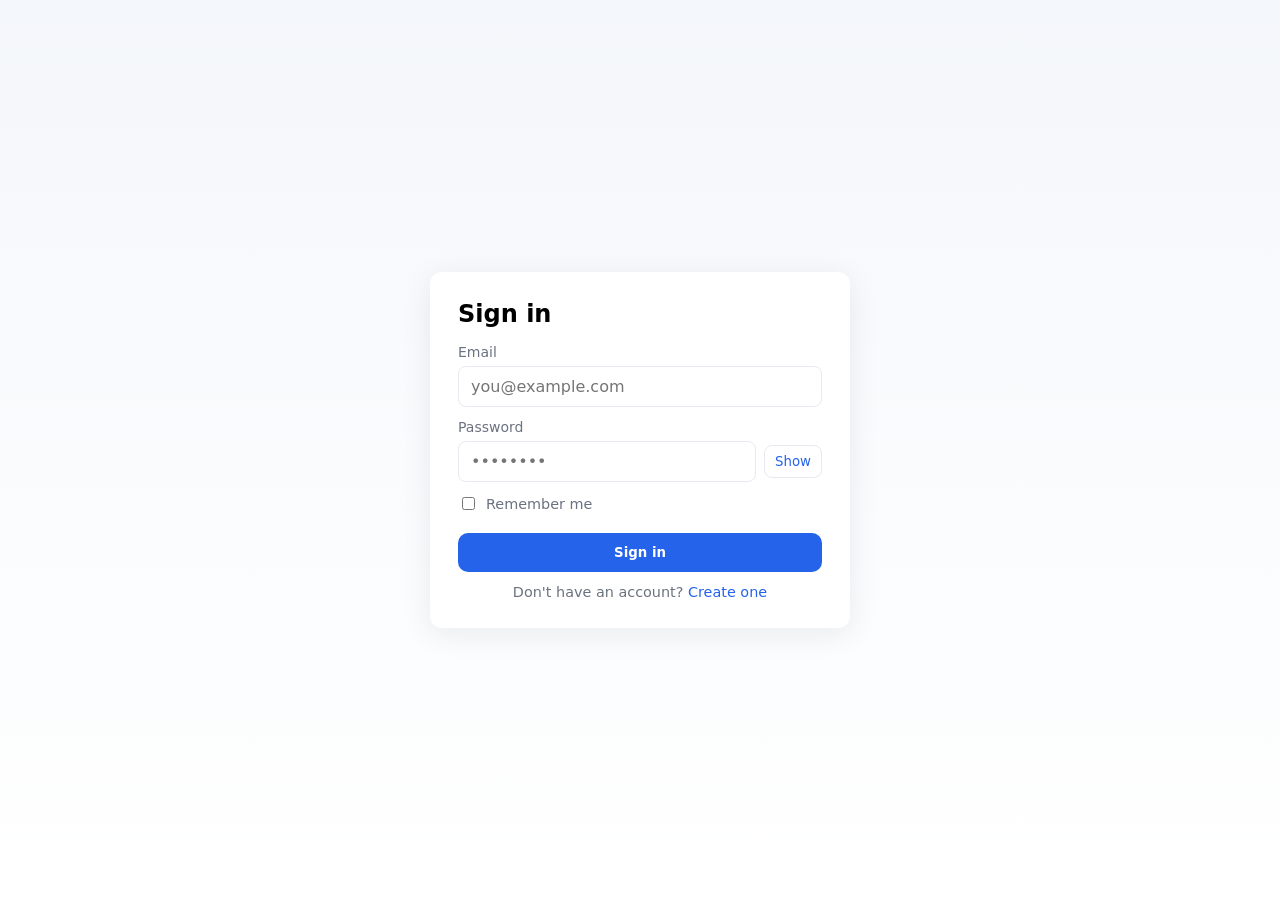
==== login.html @ 5c274fba "Add login page, assets, and usage info" ====
<!doctype html>
<html lang="en">
  <head>
    <meta charset="utf-8" />
    <meta name="viewport" content="width=device-width,initial-scale=1" />
    <title>Login — Sample</title>
    <link rel="stylesheet" href="assets/style.css">
  </head>
  <body>
    <main class="center">
      <form id="loginForm" class="card" action="#" method="post" novalidate>
        <h1 class="title">Sign in</h1>

        <label for="email">Email</label>
        <input id="email" name="email" type="email" placeholder="you@example.com" required>

        <label for="password">Password</label>
        <div class="pw-row">
          <input id="password" name="password" type="password" placeholder="••••••••" required minlength="6">
          <button type="button" id="togglePw" aria-label="Show password">Show</button>
        </div>

        <label class="checkbox"><input type="checkbox" name="remember"> Remember me</label>

        <button class="primary" type="submit">Sign in</button>

        <p class="muted">Don't have an account? <a href="#">Create one</a></p>
      </form>
    </main>

    <script src="assets/script.js"></script>
  </body>
</html>
---- assets/style.css ----
:root{--bg:#f4f7fb;--card:#ffffff;--accent:#2563eb;--muted:#6b7280}
*{box-sizing:border-box;font-family:Inter,system-ui,-apple-system,"Segoe UI",Roboto,Helvetica,Arial,sans-serif}
html,body{height:100%;margin:0;background:linear-gradient(180deg,var(--bg),#ffffff)}
.center{min-height:100vh;display:flex;align-items:center;justify-content:center;padding:24px}
.card{width:100%;max-width:420px;background:var(--card);padding:28px;border-radius:12px;box-shadow:0 6px 30px rgba(16,24,40,0.08)}
.title{margin:0 0 16px 0;font-size:1.5rem}
label{display:block;margin:12px 0 6px 0;color:var(--muted);font-size:0.875rem}
input[type=email],input[type=password]{width:100%;padding:10px 12px;border:1px solid #e6e9ef;border-radius:8px;font-size:1rem}
.pw-row{display:flex;gap:8px;align-items:center}
#togglePw{padding:8px 10px;border-radius:8px;border:1px solid #e6e9ef;background:#fff;color:var(--accent);cursor:pointer}
.checkbox{display:flex;align-items:center;gap:8px;margin:12px 0;color:var(--muted);font-size:0.9rem}
.primary{width:100%;padding:12px;border-radius:10px;border:0;background:var(--accent);color:white;font-weight:600;cursor:pointer;margin-top:8px}
.muted{margin:12px 0 0;color:var(--muted);font-size:0.9rem;text-align:center}
a{color:var(--accent);text-decoration:none}
@media (max-width:420px){.card{padding:20px;border-radius:10px}}
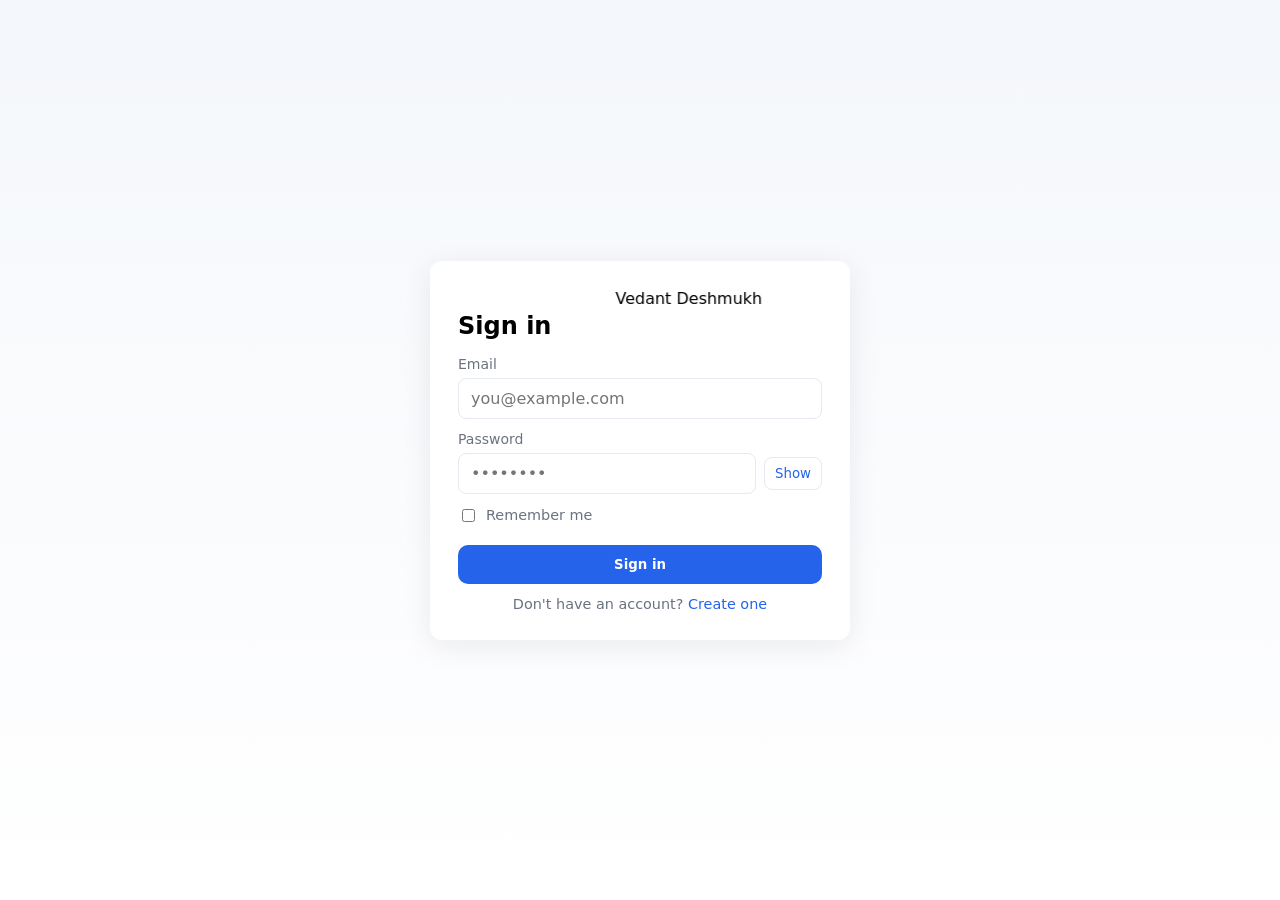
==== commit 176f5759: "html page change" ====
--- a/login.html
+++ b/login.html
@@ -9,6 +9,7 @@
   <body>
     <main class="center">
       <form id="loginForm" class="card" action="#" method="post" novalidate>
+        <marquee class="logo" behavior="alternate" scrollamount="5">Vedant Deshmukh</marquee>
         <h1 class="title">Sign in</h1>
 
         <label for="email">Email</label>
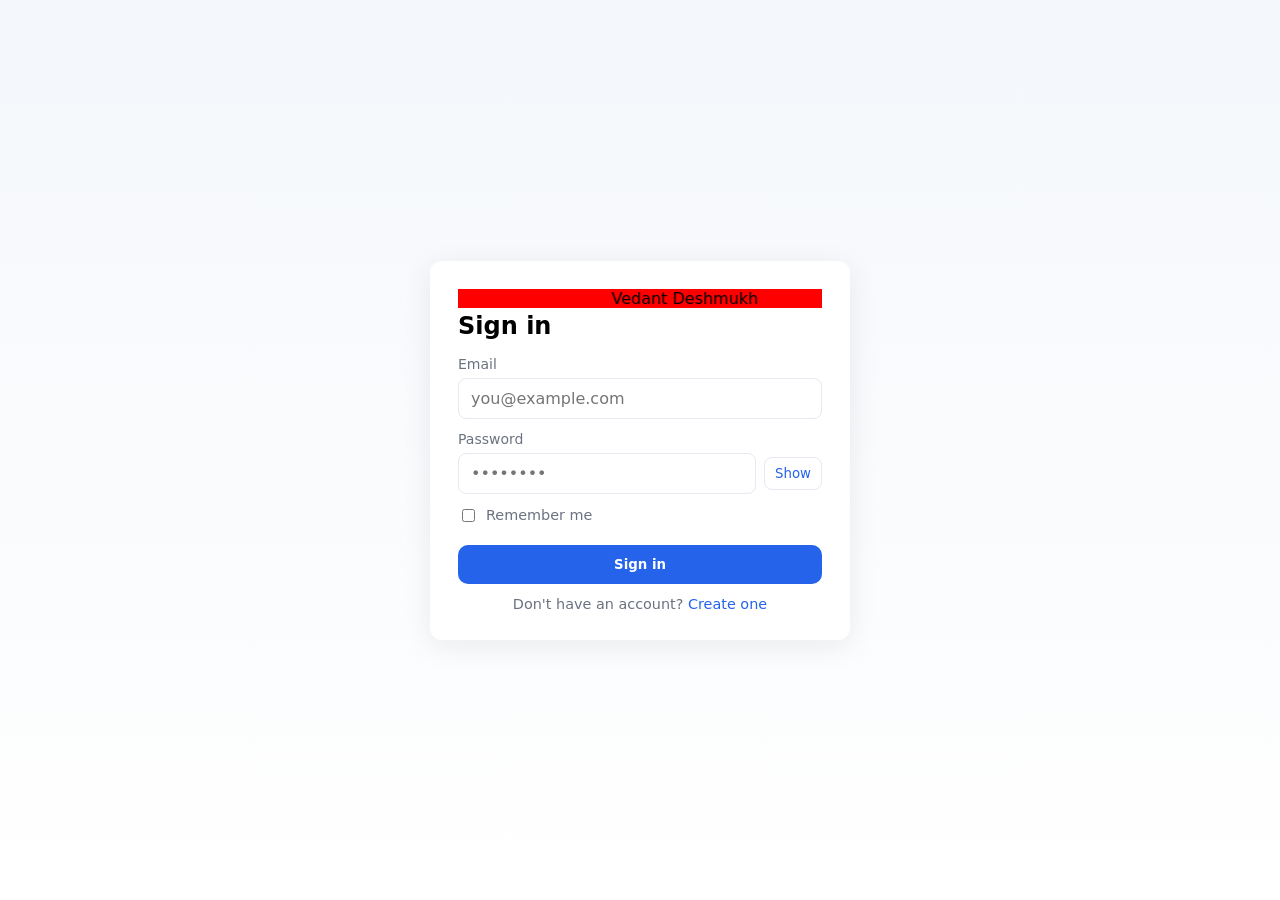
==== commit 42e4e72f: "color change" ====
--- a/login.html
+++ b/login.html
@@ -9,7 +9,8 @@
   <body>
     <main class="center">
       <form id="loginForm" class="card" action="#" method="post" novalidate>
-        <marquee class="logo" behavior="alternate" scrollamount="5">Vedant Deshmukh</marquee>
+        <marquee class="logo" behavior="alternate" scrollamount="5" 
+        style="background-color: red;">Vedant Deshmukh</marquee>
         <h1 class="title">Sign in</h1>
 
         <label for="email">Email</label>
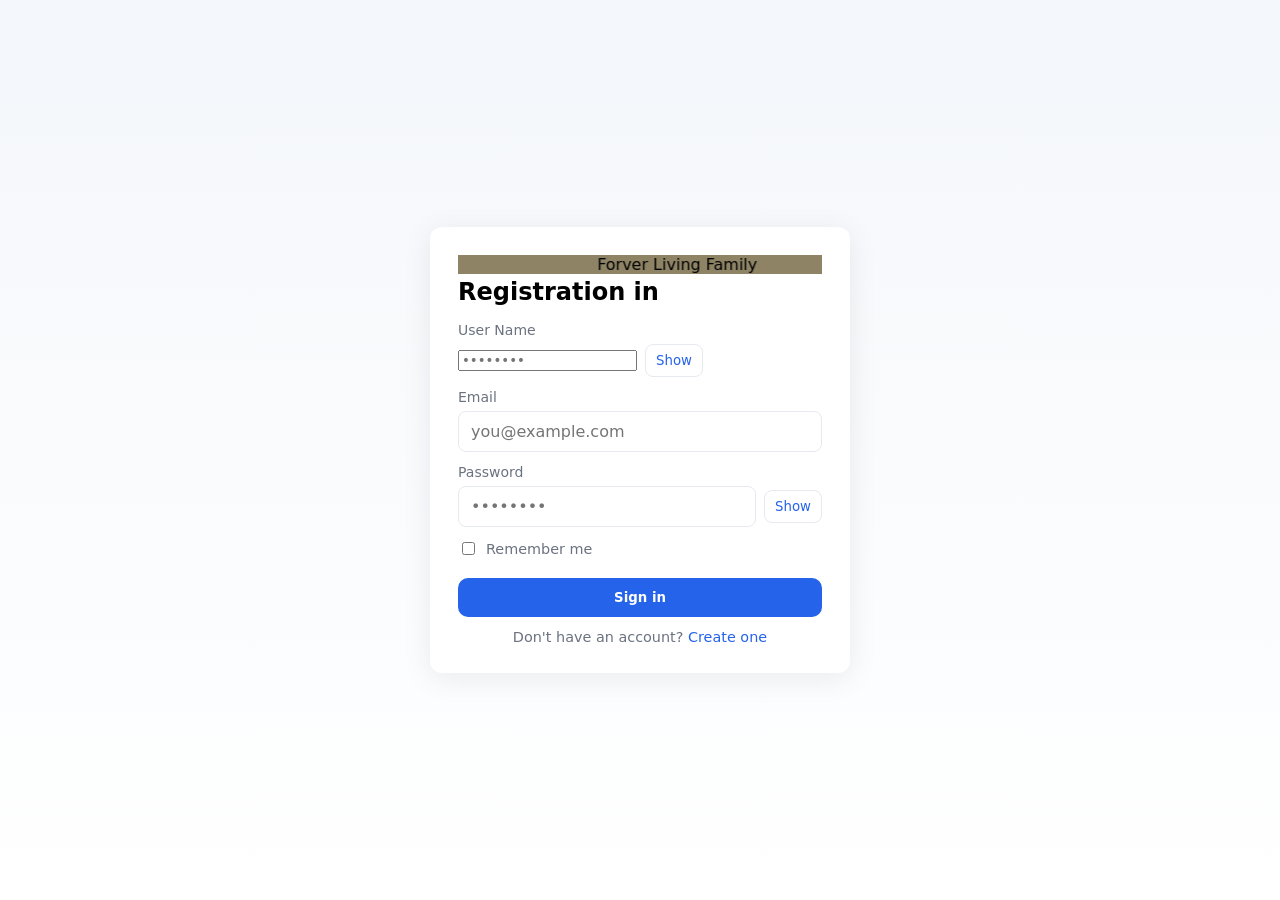
==== commit cc59aa86: "added new field" ====
--- a/login.html
+++ b/login.html
@@ -10,9 +10,13 @@
     <main class="center">
       <form id="loginForm" class="card" action="#" method="post" novalidate>
         <marquee class="logo" behavior="alternate" scrollamount="5" 
-        style="background-color: red;">Vedant Deshmukh</marquee>
-        <h1 class="title">Sign in</h1>
-
+        style="background-color: rgb(142, 132, 101);">Forver Living Family</marquee>
+        <h1 class="title">Registration in</h1>
+<label for="password">User Name</label>
+        <div class="pw-row">
+          <input id="password" name="password" type="text" placeholder="••••••••" required minlength="6">
+          <button type="button" id="togglePw" aria-label="Show password">Show</button>
+        </div>
         <label for="email">Email</label>
         <input id="email" name="email" type="email" placeholder="you@example.com" required>
 
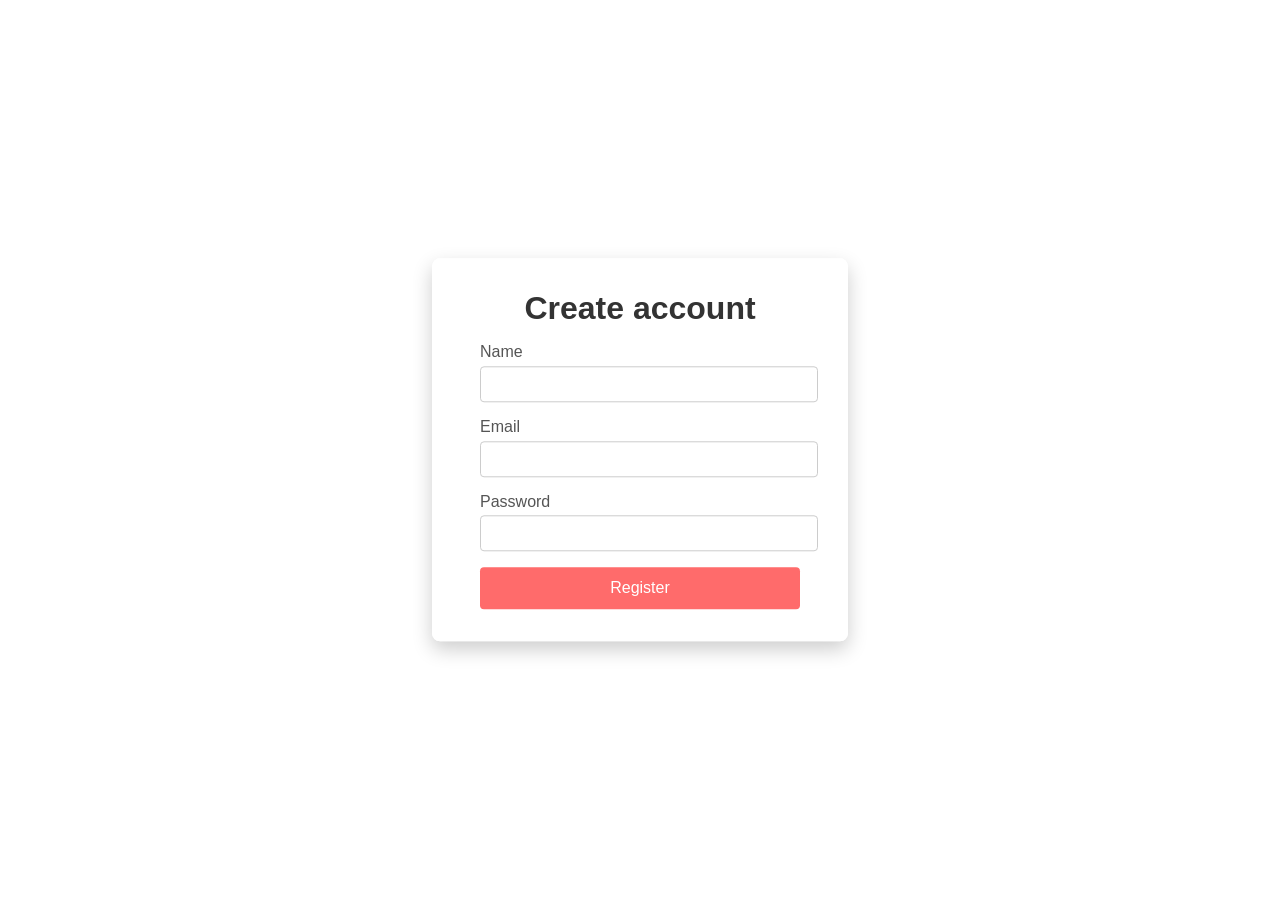
==== commit b1a95591: "registration page" ====
--- a/login.html
+++ b/login.html
@@ -1,39 +1,122 @@
-<!doctype html>
+<!DOCTYPE html>
 <html lang="en">
-  <head>
-    <meta charset="utf-8" />
-    <meta name="viewport" content="width=device-width,initial-scale=1" />
-    <title>Login — Sample</title>
-    <link rel="stylesheet" href="assets/style.css">
-  </head>
-  <body>
-    <main class="center">
-      <form id="loginForm" class="card" action="#" method="post" novalidate>
-        <marquee class="logo" behavior="alternate" scrollamount="5" 
-        style="background-color: rgb(142, 132, 101);">Forver Living Family</marquee>
-        <h1 class="title">Registration in</h1>
-<label for="password">User Name</label>
-        <div class="pw-row">
-          <input id="password" name="password" type="text" placeholder="••••••••" required minlength="6">
-          <button type="button" id="togglePw" aria-label="Show password">Show</button>
+<head>
+  <style>
+/* …existing code… */
+
+body {
+    margin: 0;
+    padding: 0;
+    background: linear-gradient(135deg, #ff9a9e, #fad0c4);
+    font-family: "Segoe UI", Tahoma, Geneva, Verdana, sans-serif;
+    overflow: hidden;
+}
+
+.register-form {
+    position: absolute;
+    top: 50%;
+    left: 50%;
+    transform: translate(-50%, -50%);
+    background: rgba(255,255,255,0.95);
+    padding: 2rem 3rem;
+    border-radius: 8px;
+    box-shadow: 0 8px 20px rgba(0,0,0,.2);
+    width: 320px;
+}
+
+.register-form h1 {
+    margin: 0 0 1rem;
+    text-align: center;
+    color: #333;
+}
+
+.register-form .field {
+    margin-bottom: 1rem;
+}
+
+.register-form .field label {
+    display: block;
+    margin-bottom: .3rem;
+    color: #555;
+}
+
+.register-form .field input {
+    width: 100%;
+    padding: .5rem;
+    border: 1px solid #ccc;
+    border-radius: 4px;
+    font-size: 1rem;
+}
+
+.register-form button {
+    width: 100%;
+    padding: .75rem;
+    border: none;
+    border-radius: 4px;
+    background: #ff6b6b;
+    color: #fff;
+    font-size: 1rem;
+    cursor: pointer;
+    transition: background .3s;
+}
+
+.register-form button:hover {
+    background: #ff4757;
+}
+
+.spark-wrapper {
+    position: absolute;
+    width: 100%;
+    height: 100%;
+    top: 0;
+    left: 0;
+    pointer-events: none;
+    overflow: hidden;
+}
+
+.spark {
+    position: absolute;
+    width: 4px;
+    height: 4px;
+    background: #fff;
+    border-radius: 50%;
+    box-shadow: 0 0 8px 2px #fff;
+    animation: sparkle 5s linear infinite;
+}
+
+@keyframes sparkle {
+    0%   { transform: translate(var(--x0), var(--y0)) scale(0); }
+    50%  { transform: translate(var(--x1), var(--y1)) scale(1); }
+    100% { transform: translate(var(--x2), var(--y2)) scale(0); }
+}
+
+/* …existing code… */
+
+  </style>    <meta charset="utf-8">
+    <title>Register – Vedant Deshmukh</title>
+    <link rel="stylesheet" href="css/styles.css">
+</head>
+<body>
+    <!-- spark container – script will populate it with little glowing dots -->
+    <div class="spark-wrapper"></div>
+
+    <form class="register-form" action="#" method="post">
+        <h1>Create account</h1>
+        <div class="field">
+            <label for="name">Name</label>
+            <input id="name" name="name" required>
         </div>
-        <label for="email">Email</label>
-        <input id="email" name="email" type="email" placeholder="you@example.com" required>
+        <div class="field">
+            <label for="email">Email</label>
+            <input type="email" id="email" name="email" required>
+        </div>
+        <div class="field">
+            <label for="password">Password</label>
+            <input type="password" id="password" name="password" required>
+        </div>
+        <button type="submit">Register</button>
+    </form>
 
-        <label for="password">Password</label>
-        <div class="pw-row">
-          <input id="password" name="password" type="password" placeholder="••••••••" required minlength="6">
-          <button type="button" id="togglePw" aria-label="Show password">Show</button>
-        </div>
-
-        <label class="checkbox"><input type="checkbox" name="remember"> Remember me</label>
-
-        <button class="primary" type="submit">Sign in</button>
-
-        <p class="muted">Don't have an account? <a href="#">Create one</a></p>
-      </form>
-    </main>
-
-    <script src="assets/script.js"></script>
-  </body>
-</html>
+    <script src="js/main.js"></script>
+</body>
+</html>
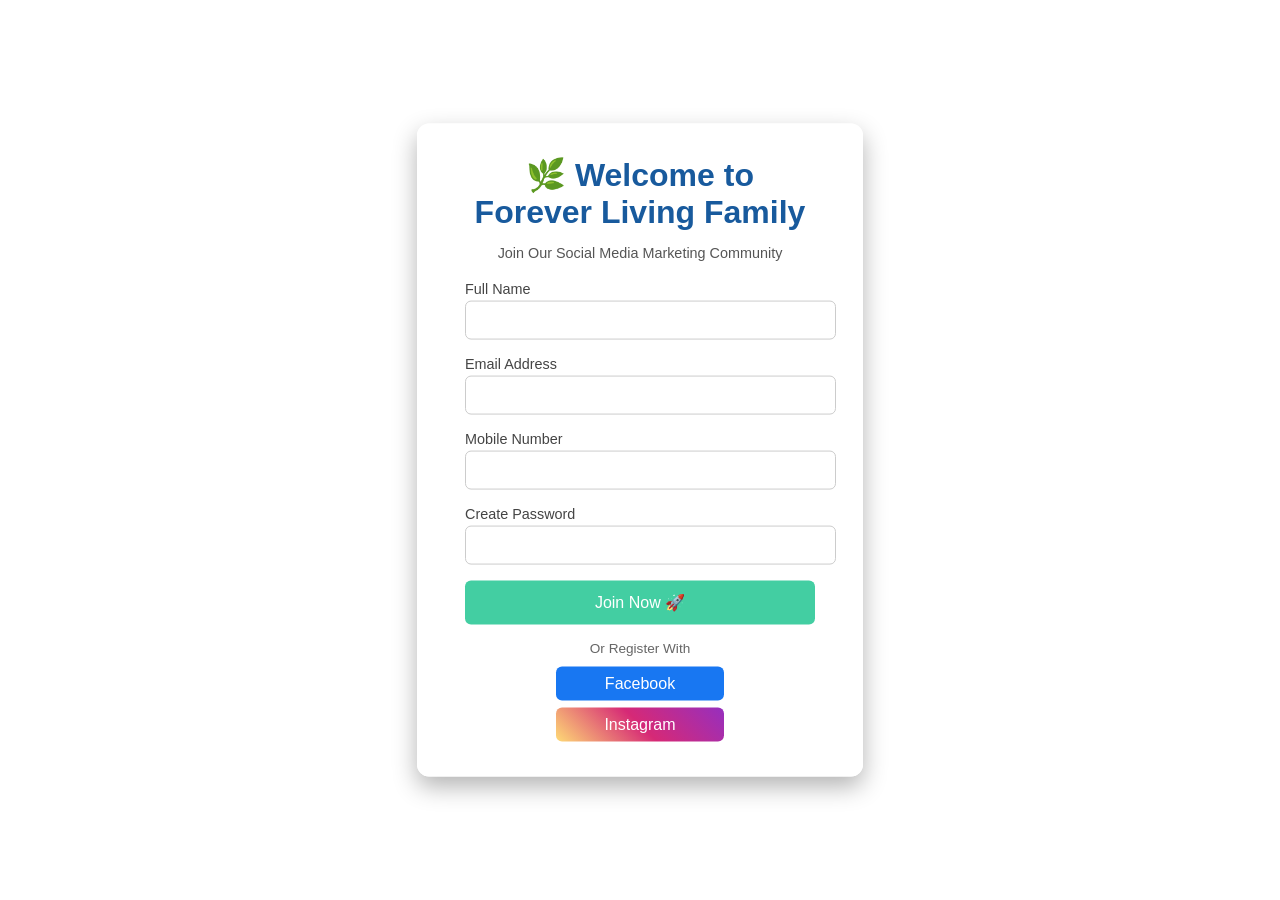
==== commit eb95ed8c: "new page" ====
--- a/login.html
+++ b/login.html
@@ -1,17 +1,22 @@
 <!DOCTYPE html>
 <html lang="en">
 <head>
-  <style>
-/* …existing code… */
-
+<meta charset="UTF-8">
+<meta name="viewport" content="width=device-width, initial-scale=1.0">
+<title>Welcome to Forever Living Family</title>
+
+<style>
+
+/* Background */
 body {
     margin: 0;
     padding: 0;
-    background: linear-gradient(135deg, #ff9a9e, #fad0c4);
+    background: linear-gradient(135deg, #43cea2, #185a9d);
     font-family: "Segoe UI", Tahoma, Geneva, Verdana, sans-serif;
     overflow: hidden;
 }
 
+/* Registration Form */
 .register-form {
     position: absolute;
     top: 50%;
@@ -19,51 +24,94 @@
     transform: translate(-50%, -50%);
     background: rgba(255,255,255,0.95);
     padding: 2rem 3rem;
-    border-radius: 8px;
-    box-shadow: 0 8px 20px rgba(0,0,0,.2);
-    width: 320px;
+    border-radius: 12px;
+    box-shadow: 0 10px 25px rgba(0,0,0,.3);
+    width: 350px;
 }
 
 .register-form h1 {
-    margin: 0 0 1rem;
+    margin: 0 0 .5rem;
     text-align: center;
-    color: #333;
-}
-
-.register-form .field {
+    color: #185a9d;
+}
+
+.subtitle {
+    text-align: center;
+    font-size: .9rem;
+    margin-bottom: 1.2rem;
+    color: #555;
+}
+
+.field {
     margin-bottom: 1rem;
 }
 
-.register-form .field label {
+.field label {
     display: block;
     margin-bottom: .3rem;
-    color: #555;
-}
-
-.register-form .field input {
+    color: #444;
+    font-size: .9rem;
+}
+
+.field input {
     width: 100%;
-    padding: .5rem;
+    padding: .6rem;
     border: 1px solid #ccc;
-    border-radius: 4px;
-    font-size: 1rem;
-}
-
-.register-form button {
+    border-radius: 6px;
+    font-size: .95rem;
+}
+
+button {
     width: 100%;
-    padding: .75rem;
+    padding: .8rem;
     border: none;
-    border-radius: 4px;
-    background: #ff6b6b;
-    color: #fff;
+    border-radius: 6px;
+    background: #43cea2;
+    color: white;
     font-size: 1rem;
     cursor: pointer;
-    transition: background .3s;
-}
-
-.register-form button:hover {
-    background: #ff4757;
-}
-
+    transition: .3s;
+}
+
+button:hover {
+    background: #2bbf91;
+}
+
+/* Social Buttons */
+.social-login {
+    text-align: center;
+    margin-top: 1rem;
+}
+
+.social-login p {
+    margin: .5rem 0;
+    font-size: .85rem;
+    color: #666;
+}
+
+.social-btn {
+    width: 48%;
+    padding: .5rem;
+    margin: .2rem;
+    border: none;
+    border-radius: 6px;
+    color: #fff;
+    cursor: pointer;
+}
+
+.fb {
+    background: #1877f2;
+}
+
+.insta {
+    background: linear-gradient(45deg, #feda75, #d62976, #962fbf);
+}
+
+.social-btn:hover {
+    opacity: .9;
+}
+
+/* Spark Background */
 .spark-wrapper {
     position: absolute;
     width: 100%;
@@ -76,12 +124,12 @@
 
 .spark {
     position: absolute;
-    width: 4px;
-    height: 4px;
+    width: 3px;
+    height: 3px;
     background: #fff;
     border-radius: 50%;
-    box-shadow: 0 0 8px 2px #fff;
-    animation: sparkle 5s linear infinite;
+    box-shadow: 0 0 12px 4px rgba(255,255,255,0.8);
+    animation: sparkle 6s linear infinite;
 }
 
 @keyframes sparkle {
@@ -90,33 +138,74 @@
     100% { transform: translate(var(--x2), var(--y2)) scale(0); }
 }
 
-/* …existing code… */
-
-  </style>    <meta charset="utf-8">
-    <title>Register – Vedant Deshmukh</title>
-    <link rel="stylesheet" href="css/styles.css">
+</style>
 </head>
+
 <body>
-    <!-- spark container – script will populate it with little glowing dots -->
-    <div class="spark-wrapper"></div>
-
-    <form class="register-form" action="#" method="post">
-        <h1>Create account</h1>
-        <div class="field">
-            <label for="name">Name</label>
-            <input id="name" name="name" required>
-        </div>
-        <div class="field">
-            <label for="email">Email</label>
-            <input type="email" id="email" name="email" required>
-        </div>
-        <div class="field">
-            <label for="password">Password</label>
-            <input type="password" id="password" name="password" required>
-        </div>
-        <button type="submit">Register</button>
-    </form>
-
-    <script src="js/main.js"></script>
+
+<div class="spark-wrapper"></div>
+
+<form class="register-form">
+    <h1>🌿 Welcome to Forever Living Family</h1>
+    <p class="subtitle">Join Our Social Media Marketing Community</p>
+
+    <div class="field">
+        <label>Full Name</label>
+        <input type="text" required>
+    </div>
+
+    <div class="field">
+        <label>Email Address</label>
+        <input type="email" required>
+    </div>
+
+    <div class="field">
+        <label>Mobile Number</label>
+        <input type="tel" required>
+    </div>
+
+    <div class="field">
+        <label>Create Password</label>
+        <input type="password" required>
+    </div>
+
+    <button type="submit">Join Now 🚀</button>
+
+    <div class="social-login">
+        <p>Or Register With</p>
+        <button type="button" class="social-btn fb">Facebook</button>
+        <button type="button" class="social-btn insta">Instagram</button>
+    </div>
+</form>
+
+<script>
+const wrapper = document.querySelector('.spark-wrapper');
+const sparkCount = 70;
+
+for (let i = 0; i < sparkCount; i++) {
+    const spark = document.createElement('div');
+    spark.classList.add('spark');
+
+    const x0 = Math.random() * window.innerWidth + 'px';
+    const y0 = Math.random() * window.innerHeight + 'px';
+    const x1 = Math.random() * window.innerWidth + 'px';
+    const y1 = Math.random() * window.innerHeight + 'px';
+    const x2 = Math.random() * window.innerWidth + 'px';
+    const y2 = Math.random() * window.innerHeight + 'px';
+
+    spark.style.setProperty('--x0', x0);
+    spark.style.setProperty('--y0', y0);
+    spark.style.setProperty('--x1', x1);
+    spark.style.setProperty('--y1', y1);
+    spark.style.setProperty('--x2', x2);
+    spark.style.setProperty('--y2', y2);
+
+    spark.style.animationDuration = (4 + Math.random() * 4) + 's';
+    spark.style.animationDelay = Math.random() * 5 + 's';
+
+    wrapper.appendChild(spark);
+}
+</script>
+
 </body>
 </html>
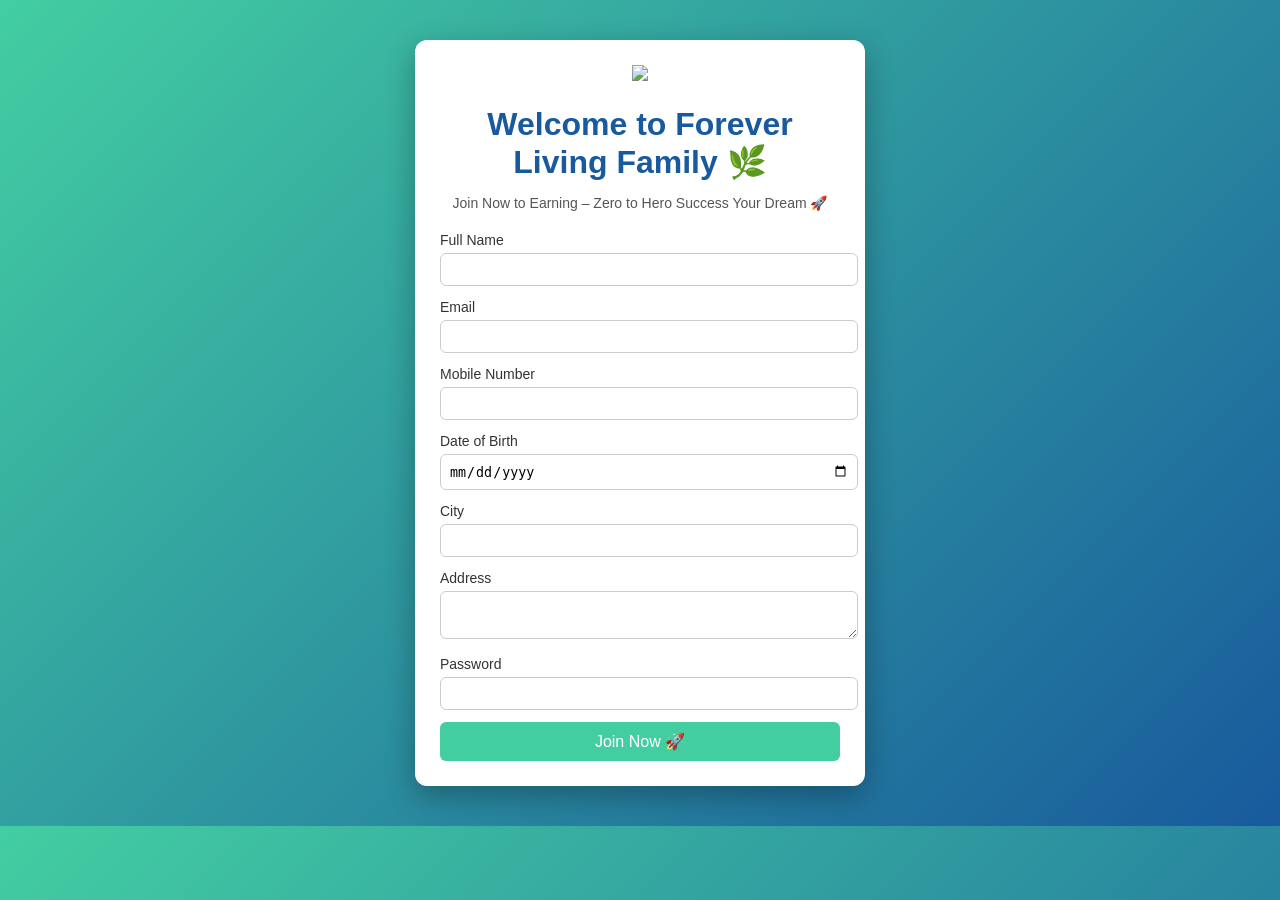
==== commit 3ffd8055: "changes with new" ====
--- a/login.html
+++ b/login.html
@@ -3,139 +3,100 @@
 <head>
 <meta charset="UTF-8">
 <meta name="viewport" content="width=device-width, initial-scale=1.0">
-<title>Welcome to Forever Living Family</title>
+<title>Forever Living Family Registration</title>
 
 <style>
 
-/* Background */
 body {
     margin: 0;
     padding: 0;
     background: linear-gradient(135deg, #43cea2, #185a9d);
-    font-family: "Segoe UI", Tahoma, Geneva, Verdana, sans-serif;
-    overflow: hidden;
+    font-family: "Segoe UI", sans-serif;
 }
 
-/* Registration Form */
+/* Form Box */
 .register-form {
-    position: absolute;
-    top: 50%;
-    left: 50%;
-    transform: translate(-50%, -50%);
-    background: rgba(255,255,255,0.95);
-    padding: 2rem 3rem;
+    width: 400px;
+    margin: 40px auto;
+    background: #ffffff;
+    padding: 25px;
     border-radius: 12px;
-    box-shadow: 0 10px 25px rgba(0,0,0,.3);
-    width: 350px;
+    box-shadow: 0 10px 30px rgba(0,0,0,0.3);
 }
 
-.register-form h1 {
-    margin: 0 0 .5rem;
+.logo {
+    text-align: center;
+    margin-bottom: 10px;
+}
+
+.logo img {
+    width: 100px;
+}
+
+h1 {
     text-align: center;
     color: #185a9d;
+    margin-bottom: 5px;
 }
 
-.subtitle {
+.tagline {
     text-align: center;
-    font-size: .9rem;
-    margin-bottom: 1.2rem;
+    font-size: 14px;
     color: #555;
+    margin-bottom: 20px;
 }
 
 .field {
-    margin-bottom: 1rem;
+    margin-bottom: 12px;
 }
 
 .field label {
-    display: block;
-    margin-bottom: .3rem;
-    color: #444;
-    font-size: .9rem;
+    font-size: 14px;
+    color: #333;
 }
 
-.field input {
+.field input, .field textarea {
     width: 100%;
-    padding: .6rem;
+    padding: 8px;
+    margin-top: 4px;
+    border-radius: 6px;
     border: 1px solid #ccc;
-    border-radius: 6px;
-    font-size: .95rem;
 }
 
 button {
     width: 100%;
-    padding: .8rem;
+    padding: 10px;
+    background: #43cea2;
     border: none;
     border-radius: 6px;
-    background: #43cea2;
     color: white;
-    font-size: 1rem;
+    font-size: 16px;
     cursor: pointer;
-    transition: .3s;
 }
 
 button:hover {
     background: #2bbf91;
 }
 
-/* Social Buttons */
-.social-login {
-    text-align: center;
-    margin-top: 1rem;
+/* Success Message */
+#successBox {
+    display: none;
+    width: 400px;
+    margin: 20px auto;
+    background: #ffffff;
+    padding: 20px;
+    border-radius: 10px;
+    box-shadow: 0 8px 20px rgba(0,0,0,0.3);
 }
 
-.social-login p {
-    margin: .5rem 0;
-    font-size: .85rem;
-    color: #666;
+#successBox h2 {
+    color: green;
+    text-align: center;
 }
 
-.social-btn {
-    width: 48%;
-    padding: .5rem;
-    margin: .2rem;
-    border: none;
-    border-radius: 6px;
-    color: #fff;
-    cursor: pointer;
-}
-
-.fb {
-    background: #1877f2;
-}
-
-.insta {
-    background: linear-gradient(45deg, #feda75, #d62976, #962fbf);
-}
-
-.social-btn:hover {
-    opacity: .9;
-}
-
-/* Spark Background */
-.spark-wrapper {
-    position: absolute;
-    width: 100%;
-    height: 100%;
-    top: 0;
-    left: 0;
-    pointer-events: none;
-    overflow: hidden;
-}
-
-.spark {
-    position: absolute;
-    width: 3px;
-    height: 3px;
-    background: #fff;
-    border-radius: 50%;
-    box-shadow: 0 0 12px 4px rgba(255,255,255,0.8);
-    animation: sparkle 6s linear infinite;
-}
-
-@keyframes sparkle {
-    0%   { transform: translate(var(--x0), var(--y0)) scale(0); }
-    50%  { transform: translate(var(--x1), var(--y1)) scale(1); }
-    100% { transform: translate(var(--x2), var(--y2)) scale(0); }
+.data-box {
+    font-size: 14px;
+    margin-top: 10px;
 }
 
 </style>
@@ -143,68 +104,88 @@
 
 <body>
 
-<div class="spark-wrapper"></div>
+<form class="register-form" id="regForm">
 
-<form class="register-form">
-    <h1>🌿 Welcome to Forever Living Family</h1>
-    <p class="subtitle">Join Our Social Media Marketing Community</p>
+    <div class="logo">
+        <!-- Official Forever Living Logo -->
+        <img src="https://upload.wikimedia.org/wikipedia/en/5/5c/Forever_Living_Products_logo.png">
+    </div>
+
+    <h1>Welcome to Forever Living Family 🌿</h1>
+    <p class="tagline">
+        Join Now to Earning – Zero to Hero Success Your Dream 🚀
+    </p>
 
     <div class="field">
         <label>Full Name</label>
-        <input type="text" required>
+        <input type="text" id="name" required>
     </div>
 
     <div class="field">
-        <label>Email Address</label>
-        <input type="email" required>
+        <label>Email</label>
+        <input type="email" id="email" required>
     </div>
 
     <div class="field">
         <label>Mobile Number</label>
-        <input type="tel" required>
+        <input type="tel" id="phone" required>
     </div>
 
     <div class="field">
-        <label>Create Password</label>
-        <input type="password" required>
+        <label>Date of Birth</label>
+        <input type="date" id="dob" required>
+    </div>
+
+    <div class="field">
+        <label>City</label>
+        <input type="text" id="city" required>
+    </div>
+
+    <div class="field">
+        <label>Address</label>
+        <textarea id="address" rows="2" required></textarea>
+    </div>
+
+    <div class="field">
+        <label>Password</label>
+        <input type="password" id="password" required>
     </div>
 
     <button type="submit">Join Now 🚀</button>
 
-    <div class="social-login">
-        <p>Or Register With</p>
-        <button type="button" class="social-btn fb">Facebook</button>
-        <button type="button" class="social-btn insta">Instagram</button>
-    </div>
 </form>
 
+<!-- Success Box -->
+<div id="successBox">
+    <h2>Registration Successful 🎉</h2>
+    <div class="data-box" id="userData"></div>
+</div>
+
 <script>
-const wrapper = document.querySelector('.spark-wrapper');
-const sparkCount = 70;
 
-for (let i = 0; i < sparkCount; i++) {
-    const spark = document.createElement('div');
-    spark.classList.add('spark');
+document.getElementById("regForm").addEventListener("submit", function(e) {
+    e.preventDefault();
 
-    const x0 = Math.random() * window.innerWidth + 'px';
-    const y0 = Math.random() * window.innerHeight + 'px';
-    const x1 = Math.random() * window.innerWidth + 'px';
-    const y1 = Math.random() * window.innerHeight + 'px';
-    const x2 = Math.random() * window.innerWidth + 'px';
-    const y2 = Math.random() * window.innerHeight + 'px';
+    const name = document.getElementById("name").value;
+    const email = document.getElementById("email").value;
+    const phone = document.getElementById("phone").value;
+    const dob = document.getElementById("dob").value;
+    const city = document.getElementById("city").value;
+    const address = document.getElementById("address").value;
 
-    spark.style.setProperty('--x0', x0);
-    spark.style.setProperty('--y0', y0);
-    spark.style.setProperty('--x1', x1);
-    spark.style.setProperty('--y1', y1);
-    spark.style.setProperty('--x2', x2);
-    spark.style.setProperty('--y2', y2);
+    document.getElementById("regForm").style.display = "none";
 
-    spark.style.animationDuration = (4 + Math.random() * 4) + 's';
-    spark.style.animationDelay = Math.random() * 5 + 's';
+    document.getElementById("successBox").style.display = "block";
+    document.getElementById("userData").innerHTML = `
+        <strong>Name:</strong> ${name} <br>
+        <strong>Email:</strong> ${email} <br>
+        <strong>Mobile:</strong> ${phone} <br>
+        <strong>DOB:</strong> ${dob} <br>
+        <strong>City:</strong> ${city} <br>
+        <strong>Address:</strong> ${address}
+    `;
+});
 
-    wrapper.appendChild(spark);
-}
 </script>
 
 </body>
